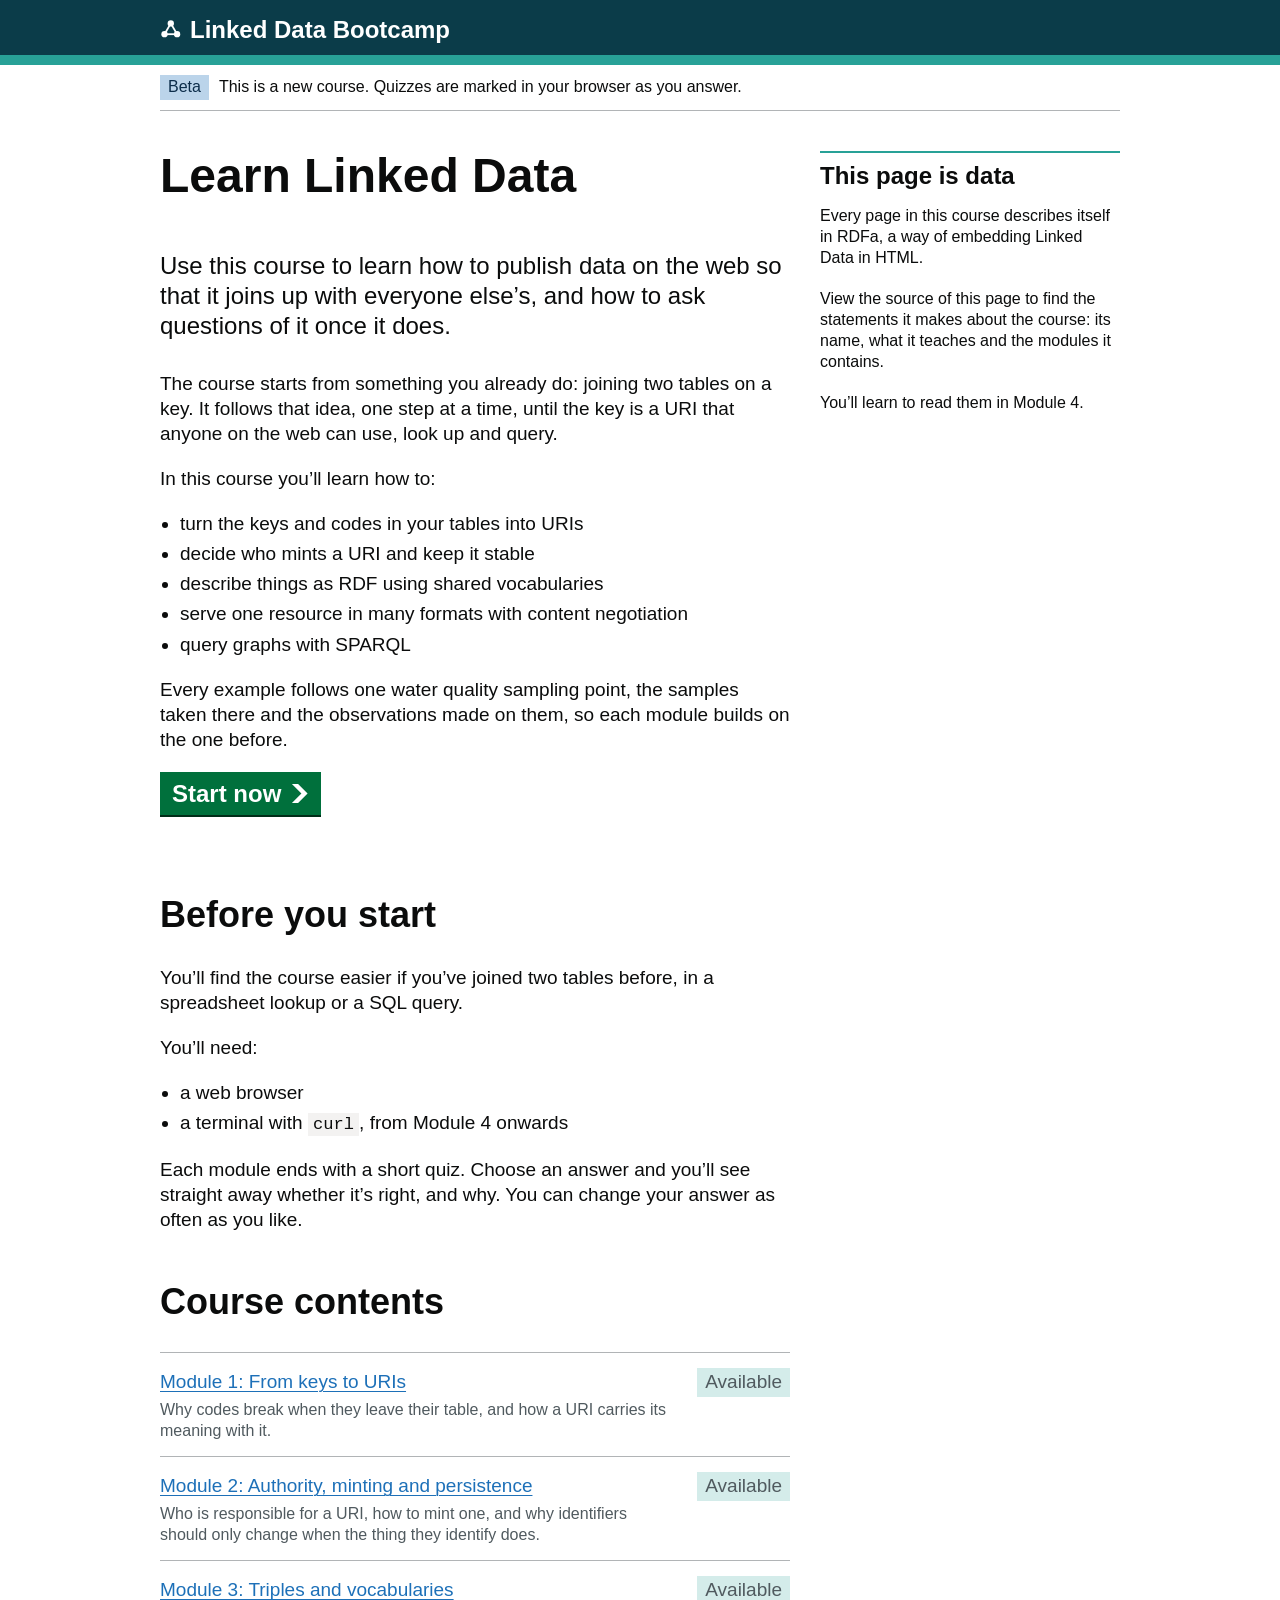
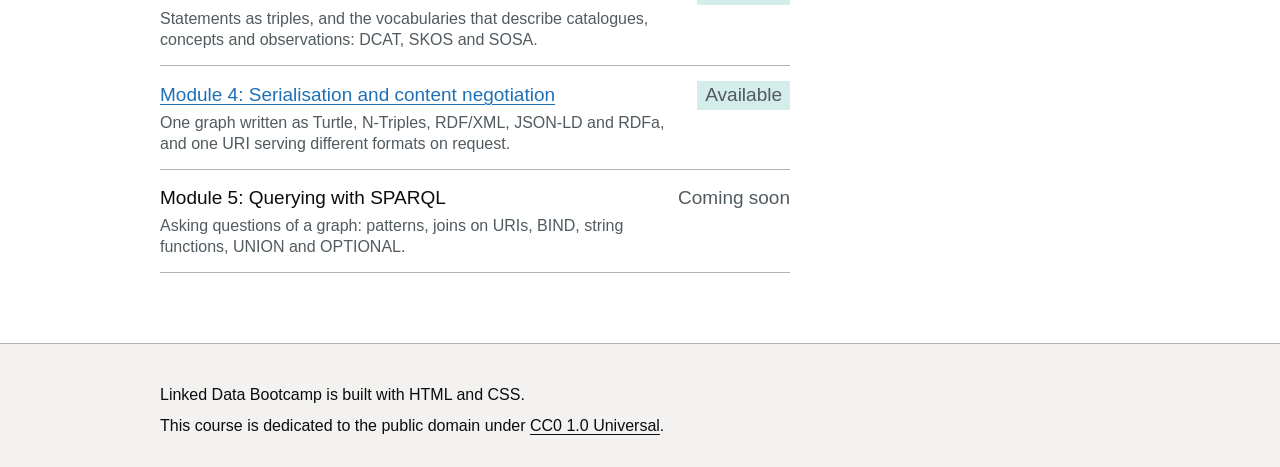
==== index.html @ 2ee245ec "Linked Data Bootcamp: landing page and modules 1 to 4 Co-Authored-By: Claude Opus 5.5 <noreply@anthr" ====
<!DOCTYPE html>
<html lang="en-GB">
<head>
  <meta charset="utf-8">
  <meta name="viewport" content="width=device-width, initial-scale=1">
  <title>Learn Linked Data – Linked Data Bootcamp</title>
  <meta name="description" content="A self-paced course in Linked Data: from keys to URIs, authority and persistence, RDF vocabularies, serialisation and content negotiation, and SPARQL.">
  <link rel="stylesheet" href="assets/bootcamp.css">
</head>
<body vocab="https://schema.org/" prefix="dct: http://purl.org/dc/terms/">
  <a href="#main-content" class="skip-link">Skip to main content</a>

  <header class="header">
    <div class="width-container header__container">
      <a href="./" class="header__service">
        <svg class="header__mark" viewBox="0 0 24 24" aria-hidden="true" focusable="false">
          <line x1="5" y1="18" x2="12" y2="6" stroke="currentColor" stroke-width="2"/>
          <line x1="12" y1="6" x2="19" y2="18" stroke="currentColor" stroke-width="2"/>
          <line x1="5" y1="18" x2="19" y2="18" stroke="currentColor" stroke-width="2"/>
          <circle cx="12" cy="6" r="3.5" fill="currentColor"/>
          <circle cx="5" cy="18" r="3.5" fill="currentColor"/>
          <circle cx="19" cy="18" r="3.5" fill="currentColor"/>
        </svg>Linked Data Bootcamp
      </a>
    </div>
  </header>

  <div class="width-container">
    <div class="phase-banner">
      <p><strong class="tag">Beta</strong>This is a new course. Quizzes are marked in your browser as you answer.</p>
    </div>

    <main class="main-wrapper" id="main-content" about="" typeof="Course">
      <div class="grid-row">
        <div class="grid-column-two-thirds">
          <h1 property="name dct:title">Learn Linked Data</h1>

          <p class="body-l" property="description">Use this course to learn how to publish data on the web so that it joins up with everyone else’s, and how to ask questions of it once it does.</p>

          <p>The course starts from something you already do: joining two tables on a key. It follows that idea, one step at a time, until the key is a URI that anyone on the web can use, look up and query.</p>

          <p>In this course you’ll learn how to:</p>
          <ul>
            <li property="teaches">turn the keys and codes in your tables into URIs</li>
            <li property="teaches">decide who mints a URI and keep it stable</li>
            <li property="teaches">describe things as RDF using shared vocabularies</li>
            <li property="teaches">serve one resource in many formats with content negotiation</li>
            <li property="teaches">query graphs with SPARQL</li>
          </ul>

          <p>Every example follows one water quality sampling point, the samples taken there and the observations made on them, so each module builds on the one before.</p>

          <a href="modules/keys-to-uris/" role="button" draggable="false" class="button button--start">
            Start now
            <svg class="button__start-icon" xmlns="http://www.w3.org/2000/svg" width="17.5" height="19" viewBox="0 0 33 40" aria-hidden="true" focusable="false">
              <path fill="currentColor" d="M0 0h13l20 20-20 20H0l20-20z"/>
            </svg>
          </a>

          <h2>Before you start</h2>

          <p property="coursePrerequisites">You’ll find the course easier if you’ve joined two tables before, in a spreadsheet lookup or a SQL query.</p>

          <p>You’ll need:</p>
          <ul>
            <li>a web browser</li>
            <li>a terminal with <code>curl</code>, from Module 4 onwards</li>
          </ul>

          <p>Each module ends with a short quiz. Choose an answer and you’ll see straight away whether it’s right, and why. You can change your answer as often as you like.</p>

          <h2 id="contents">Course contents</h2>

          <ol class="task-list">
            <li class="task-list__item" property="hasPart" typeof="LearningResource" resource="modules/keys-to-uris/">
              <span class="task-list__name">
                <a href="modules/keys-to-uris/" property="url"><span property="name">Module 1: From keys to URIs</span></a>
                <span class="task-list__hint" property="description">Why codes break when they leave their table, and how a URI carries its meaning with it.</span>
                <meta property="position" content="1">
              </span>
              <strong class="task-list__status tag tag--turquoise">Available</strong>
            </li>
            <li class="task-list__item" property="hasPart" typeof="LearningResource" resource="modules/authority-and-persistence/">
              <span class="task-list__name">
                <a href="modules/authority-and-persistence/" property="url"><span property="name">Module 2: Authority, minting and persistence</span></a>
                <span class="task-list__hint" property="description">Who is responsible for a URI, how to mint one, and why identifiers should only change when the thing they identify does.</span>
                <meta property="position" content="2">
              </span>
              <strong class="task-list__status tag tag--turquoise">Available</strong>
            </li>
            <li class="task-list__item" property="hasPart" typeof="LearningResource" resource="modules/triples-and-vocabularies/">
              <span class="task-list__name">
                <a href="modules/triples-and-vocabularies/" property="url"><span property="name">Module 3: Triples and vocabularies</span></a>
                <span class="task-list__hint" property="description">Statements as triples, and the vocabularies that describe catalogues, concepts and observations: DCAT, SKOS and SOSA.</span>
                <meta property="position" content="3">
              </span>
              <strong class="task-list__status tag tag--turquoise">Available</strong>
            </li>
            <li class="task-list__item" property="hasPart" typeof="LearningResource" resource="modules/serialisation-and-content-negotiation/">
              <span class="task-list__name">
                <a href="modules/serialisation-and-content-negotiation/" property="url"><span property="name">Module 4: Serialisation and content negotiation</span></a>
                <span class="task-list__hint" property="description">One graph written as Turtle, N-Triples, RDF/XML, JSON-LD and RDFa, and one URI serving different formats on request.</span>
                <meta property="position" content="4">
              </span>
              <strong class="task-list__status tag tag--turquoise">Available</strong>
            </li>
            <li class="task-list__item" property="hasPart" typeof="LearningResource" resource="modules/sparql/">
              <span class="task-list__name">
                <span property="name">Module 5: Querying with SPARQL</span>
                <span class="task-list__hint" property="description">Asking questions of a graph: patterns, joins on URIs, BIND, string functions, UNION and OPTIONAL.</span>
                <meta property="position" content="5">
              </span>
              <span class="task-list__status">Coming soon</span>
            </li>
          </ol>
        </div>

        <div class="grid-column-one-third">
          <aside class="related" role="complementary">
            <h2>This page is data</h2>
            <p>Every page in this course describes itself in RDFa, a way of embedding Linked Data in HTML.</p>
            <p>View the source of this page to find the statements it makes about the course: its name, what it teaches and the modules it contains.</p>
            <p>You’ll learn to read them in Module 4.</p>
          </aside>
        </div>
      </div>

      <meta property="inLanguage" content="en-GB">
      <meta property="educationalLevel" content="Beginner">
      <meta property="dct:modified" content="2026-10-28">
      <link property="license dct:license" href="https://creativecommons.org/publicdomain/zero/1.0/">
    </main>
  </div>

  <footer class="footer">
    <div class="width-container">
      <p>Linked Data Bootcamp is built with HTML and CSS.</p>
      <p>This course is dedicated to the public domain under <a href="https://creativecommons.org/publicdomain/zero/1.0/" rel="license">CC0 1.0 Universal</a>.</p>
    </div>
  </footer>
</body>
</html>
---- assets/bootcamp.css ----
/*
  Linked Data Bootcamp
  Hand-written CSS following the GOV.UK Design System patterns:
  layout, type scale, colour, focus states and components.
*/

/* Colour and spacing tokens */
:root {
  --text: #0b0c0c;
  --secondary-text: #505a5f;
  --link: #1d70b8;
  --link-visited: #4c2c92;
  --link-hover: #003078;
  --link-active: #0b0c0c;
  --focus: #ffdd00;
  --focus-text: #0b0c0c;
  --border: #b1b4b6;
  --input-border: #0b0c0c;
  --light-grey: #f3f2f1;
  --white: #ffffff;
  --green: #00703c;
  --green-dark: #002d18;
  --red: #d4351c;
  --brand: #0b3c49;
  --brand-accent: #28a197;

  --space-1: 5px;
  --space-2: 10px;
  --space-3: 15px;
  --space-4: 20px;
  --space-5: 25px;
  --space-6: 30px;
  --space-7: 40px;
  --space-8: 50px;
  --space-9: 60px;
}

/* Base */
*,
*::before,
*::after {
  box-sizing: border-box;
}

html {
  background: var(--white);
  -webkit-text-size-adjust: 100%;
  text-size-adjust: 100%;
}

body {
  margin: 0;
  background: var(--white);
  color: var(--text);
  font-family: arial, helvetica, sans-serif;
  font-size: 1rem;
  line-height: 1.25;
  -webkit-font-smoothing: antialiased;
}

@media (min-width: 40.0625em) {
  body {
    font-size: 1.1875rem;
    line-height: 1.32;
  }
}

/* Links */
a {
  color: var(--link);
  text-decoration: underline;
  text-decoration-thickness: max(1px, 0.0625rem);
  text-underline-offset: 0.1578em;
}

a:visited {
  color: var(--link-visited);
}

a:hover {
  color: var(--link-hover);
  text-decoration-thickness: max(3px, 0.1875rem, 0.12em);
}

a:active {
  color: var(--link-active);
}

a:focus,
a:focus-visible {
  outline: 3px solid transparent;
  color: var(--focus-text);
  background-color: var(--focus);
  box-shadow: 0 -2px var(--focus), 0 4px var(--text);
  text-decoration: none;
}

/* Skip link */
.skip-link {
  position: absolute;
  left: -9999px;
  padding: var(--space-2) var(--space-3);
  font-size: 1rem;
}

.skip-link:focus {
  position: static;
  display: block;
  left: auto;
}

/* Layout */
.width-container {
  max-width: 960px;
  margin: 0 var(--space-3);
}

@media (min-width: 40.0625em) {
  .width-container {
    margin: 0 var(--space-6);
  }
}

@media (min-width: 1020px) {
  .width-container {
    margin: 0 auto;
  }
}

.main-wrapper {
  display: block;
  padding-top: var(--space-4);
  padding-bottom: var(--space-6);
}

@media (min-width: 40.0625em) {
  .main-wrapper {
    padding-top: var(--space-7);
    padding-bottom: var(--space-7);
  }
}

.grid-row {
  display: flex;
  flex-wrap: wrap;
  margin: 0 calc(var(--space-3) * -1);
}

.grid-column-two-thirds,
.grid-column-one-third,
.grid-column-full {
  width: 100%;
  padding: 0 var(--space-3);
}

@media (min-width: 40.0625em) {
  .grid-column-two-thirds {
    width: 66.6667%;
  }

  .grid-column-one-third {
    width: 33.3333%;
  }
}

/* Header */
.header {
  background: var(--brand);
  color: var(--white);
  border-bottom: 10px solid var(--brand-accent);
}

.header__container {
  padding: var(--space-3) 0 var(--space-2);
}

.header__service {
  display: inline-block;
  color: var(--white);
  font-weight: 700;
  font-size: 1.125rem;
  line-height: 1.11;
  text-decoration: none;
}

@media (min-width: 40.0625em) {
  .header__service {
    font-size: 1.5rem;
    line-height: 1.25;
  }
}

.header__service:visited,
.header__service:hover {
  color: var(--white);
}

.header__service:hover {
  text-decoration: underline;
  text-decoration-thickness: 3px;
}

.header__mark {
  display: inline-block;
  width: 0.9em;
  height: 0.9em;
  margin-right: 0.35em;
  vertical-align: -0.08em;
}

/* Phase banner */
.phase-banner {
  padding: var(--space-2) 0;
  border-bottom: 1px solid var(--border);
  font-size: 0.875rem;
}

@media (min-width: 40.0625em) {
  .phase-banner {
    font-size: 1rem;
  }
}

.phase-banner p {
  margin: 0;
}

.phase-banner .tag {
  margin-right: var(--space-2);
}

/* Breadcrumbs */
.breadcrumbs {
  margin-top: var(--space-3);
  margin-bottom: var(--space-2);
  font-size: 0.875rem;
}

@media (min-width: 40.0625em) {
  .breadcrumbs {
    font-size: 1rem;
  }
}

.breadcrumbs ol {
  margin: 0;
  padding: 0;
  list-style: none;
}

.breadcrumbs li {
  display: inline-block;
  margin-bottom: var(--space-1);
}

.breadcrumbs li + li::before {
  content: "";
  display: inline-block;
  width: 7px;
  height: 7px;
  margin: 0 10px 0 6px;
  border-top: 1px solid var(--secondary-text);
  border-right: 1px solid var(--secondary-text);
  transform: rotate(45deg);
  vertical-align: 0.1em;
}

.breadcrumbs a,
.breadcrumbs a:visited {
  color: var(--text);
}

/* Typography */
.caption-l,
.caption-m {
  display: block;
  color: var(--secondary-text);
  margin-bottom: var(--space-1);
}

.caption-l {
  font-size: 1.125rem;
}

.caption-m {
  font-size: 1rem;
}

@media (min-width: 40.0625em) {
  .caption-l {
    font-size: 1.6875rem;
  }

  .caption-m {
    font-size: 1.1875rem;
  }
}

h1,
.heading-xl {
  margin: 0 0 var(--space-6);
  font-size: 2rem;
  line-height: 1.09;
  font-weight: 700;
}

@media (min-width: 40.0625em) {
  h1,
  .heading-xl {
    margin-bottom: var(--space-8);
    font-size: 3rem;
    line-height: 1.04;
  }
}

h2,
.heading-l {
  margin: var(--space-6) 0 var(--space-4);
  font-size: 1.6875rem;
  line-height: 1.04;
  font-weight: 700;
}

@media (min-width: 40.0625em) {
  h2,
  .heading-l {
    margin-top: var(--space-8);
    margin-bottom: var(--space-6);
    font-size: 2.25rem;
    line-height: 1.11;
  }
}

h3,
.heading-m {
  margin: var(--space-6) 0 var(--space-3);
  font-size: 1.3125rem;
  line-height: 1.14;
  font-weight: 700;
}

@media (min-width: 40.0625em) {
  h3,
  .heading-m {
    margin-top: var(--space-7);
    margin-bottom: var(--space-4);
    font-size: 1.5rem;
    line-height: 1.25;
  }
}

h4,
.heading-s {
  margin: var(--space-4) 0 var(--space-3);
  font-size: 1rem;
  line-height: 1.25;
  font-weight: 700;
}

@media (min-width: 40.0625em) {
  h4,
  .heading-s {
    font-size: 1.1875rem;
    line-height: 1.32;
  }
}

h1 + h2,
.caption-l + h1 {
  margin-top: 0;
}

p {
  margin: 0 0 var(--space-3);
}

@media (min-width: 40.0625em) {
  p {
    margin-bottom: var(--space-4);
  }
}

.body-l {
  font-size: 1.125rem;
  line-height: 1.39;
}

@media (min-width: 40.0625em) {
  .body-l {
    font-size: 1.5rem;
    line-height: 1.25;
    margin-bottom: var(--space-6);
  }
}

.body-s {
  font-size: 0.875rem;
  line-height: 1.43;
}

@media (min-width: 40.0625em) {
  .body-s {
    font-size: 1rem;
    line-height: 1.25;
  }
}

.secondary-text {
  color: var(--secondary-text);
}

strong,
b {
  font-weight: 700;
}

ul,
ol {
  margin: 0 0 var(--space-3);
  padding-left: var(--space-4);
}

@media (min-width: 40.0625em) {
  ul,
  ol {
    margin-bottom: var(--space-4);
  }
}

li {
  margin-bottom: var(--space-1);
}

.list-plain {
  padding-left: 0;
  list-style: none;
}

hr.section-break {
  margin: var(--space-6) 0;
  border: 0;
  border-bottom: 1px solid var(--border);
}

/* Code */
code,
.code {
  font-family: "SFMono-Regular", menlo, consolas, "Liberation Mono", monospace;
  font-size: 0.9em;
  background: var(--light-grey);
  padding: 0.1em 0.3em;
  overflow-wrap: anywhere;
}

pre {
  margin: 0 0 var(--space-4);
  padding: var(--space-3);
  background: var(--light-grey);
  border-left: 5px solid var(--brand-accent);
  overflow-x: auto;
  line-height: 1.5;
}

pre code {
  padding: 0;
  background: none;
  font-size: 0.875rem;
  overflow-wrap: normal;
}

@media (min-width: 40.0625em) {
  pre code {
    font-size: 1rem;
  }
}

/* Start button */
.button {
  display: inline-block;
  position: relative;
  margin: 0 0 var(--space-6);
  padding: 8px 10px 7px;
  border: 2px solid transparent;
  border-radius: 0;
  color: var(--white);
  background-color: var(--green);
  box-shadow: 0 2px 0 var(--green-dark);
  font-family: inherit;
  font-size: 1rem;
  font-weight: 400;
  line-height: 1.1875;
  text-align: center;
  text-decoration: none;
  cursor: pointer;
}

@media (min-width: 40.0625em) {
  .button {
    font-size: 1.1875rem;
  }
}

.button:link,
.button:visited,
.button:hover,
.button:active {
  color: var(--white);
  text-decoration: none;
}

.button:hover {
  background-color: #005a30;
}

.button:active {
  top: 2px;
  box-shadow: none;
}

.button:focus,
.button:focus-visible {
  outline: 3px solid transparent;
  border-color: var(--focus);
  color: var(--focus-text);
  background-color: var(--focus);
  box-shadow: inset 0 0 0 1px var(--focus), 0 2px 0 var(--text);
}

.button--start {
  display: inline-flex;
  align-items: center;
  justify-content: center;
  min-height: auto;
  font-size: 1.125rem;
  font-weight: 700;
  line-height: 1;
}

@media (min-width: 40.0625em) {
  .button--start {
    font-size: 1.5rem;
  }
}

.button__start-icon {
  margin-left: 5px;
  flex-shrink: 0;
  align-self: center;
  forced-color-adjust: auto;
}

@media (min-width: 48.0625em) {
  .button__start-icon {
    margin-left: 10px;
  }
}

/* Inset text */
.inset-text {
  margin: var(--space-6) 0;
  padding: var(--space-3);
  border-left: 10px solid var(--border);
  clear: both;
}

.inset-text > :last-child {
  margin-bottom: 0;
}

/* Warning text */
.warning-text {
  position: relative;
  margin-bottom: var(--space-4);
  padding: var(--space-2) 0;
}

.warning-text__icon {
  position: absolute;
  left: 0;
  top: 50%;
  margin-top: -17px;
  min-width: 35px;
  min-height: 35px;
  border: 3px solid var(--text);
  border-radius: 50%;
  color: var(--white);
  background: var(--text);
  font-size: 30px;
  font-weight: 700;
  line-height: 29px;
  text-align: center;
}

.warning-text__text {
  display: block;
  padding-left: 45px;
  font-weight: 700;
}

/* Details */
.details {
  display: block;
  margin-bottom: var(--space-4);
}

@media (min-width: 40.0625em) {
  .details {
    margin-bottom: var(--space-6);
  }
}

.details__summary {
  display: inline-block;
  position: relative;
  margin-bottom: var(--space-1);
  padding-left: 25px;
  color: var(--link);
  cursor: pointer;
  list-style: none;
}

.details__summary::-webkit-details-marker {
  display: none;
}

.details__summary::before {
  content: "";
  position: absolute;
  top: -1px;
  bottom: 0;
  left: 0;
  margin: auto;
  display: block;
  width: 0;
  height: 0;
  border-style: solid;
  border-color: transparent;
  clip-path: polygon(0% 0%, 100% 50%, 0% 100%);
  border-width: 7px 0 7px 12.124px;
  border-left-color: inherit;
}

.details[open] > .details__summary::before {
  clip-path: polygon(0% 0%, 50% 100%, 100% 0%);
  border-width: 12.124px 7px 0 7px;
  border-top-color: inherit;
}

.details__summary-text {
  text-decoration: underline;
  text-decoration-thickness: max(1px, 0.0625rem);
  text-underline-offset: 0.1578em;
}

.details__summary:hover {
  color: var(--link-hover);
}

.details__summary:hover .details__summary-text {
  text-decoration-thickness: max(3px, 0.1875rem, 0.12em);
}

.details__summary:focus,
.details__summary:focus-visible {
  outline: 3px solid transparent;
  color: var(--focus-text);
  background-color: var(--focus);
  box-shadow: 0 -2px var(--focus), 0 4px var(--text);
}

.details__summary:focus .details__summary-text {
  text-decoration: none;
}

.details__text {
  padding: var(--space-3);
  padding-left: var(--space-4);
  border-left: 5px solid var(--border);
}

.details__text > :last-child {
  margin-bottom: 0;
}

.details[open] > .details__text {
  animation: reveal 0.25s ease-out;
}

/* Tables */
.table-wrap {
  margin-bottom: var(--space-6);
  overflow-x: auto;
}

.table {
  width: 100%;
  border-spacing: 0;
  border-collapse: collapse;
  font-size: 1rem;
}

@media (min-width: 40.0625em) {
  .table {
    font-size: 1.1875rem;
  }
}

.table__caption {
  margin-bottom: var(--space-3);
  font-weight: 700;
  text-align: left;
  font-size: 1.125rem;
}

@media (min-width: 40.0625em) {
  .table__caption {
    font-size: 1.5rem;
  }
}

.table__caption-note {
  display: block;
  margin-top: var(--space-1);
  font-weight: 400;
  font-size: 0.875rem;
  color: var(--secondary-text);
}

@media (min-width: 40.0625em) {
  .table__caption-note {
    font-size: 1rem;
  }
}

.table th,
.table td {
  padding: var(--space-2) var(--space-4) var(--space-2) 0;
  border-bottom: 1px solid var(--border);
  text-align: left;
  vertical-align: top;
}

.table th {
  font-weight: 700;
}

.table th:last-child,
.table td:last-child {
  padding-right: 0;
}

.table .numeric {
  text-align: right;
  font-variant-numeric: tabular-nums;
}

.table code {
  white-space: nowrap;
}

.table--uris code {
  white-space: normal;
  overflow-wrap: normal;
  font-size: 0.8em;
}

.nw {
  white-space: nowrap;
}

/* Short inline codes such as AN-CORBY stay on one line; URIs break only at their slashes */
p code:not(:has(.nw)),
li code:not(:has(.nw)),
td code:not(:has(.nw)),
dd code:not(:has(.nw)),
legend code:not(:has(.nw)),
label code:not(:has(.nw)) {
  white-space: nowrap;
}

.pre--wrap code {
  white-space: pre-wrap;
}

.summary-list code,
.fieldset__legend code,
.radios__label code {
  overflow-wrap: normal;
}


/* Summary list */
.summary-list {
  margin: 0 0 var(--space-6);
}

.summary-list__row {
  margin-bottom: var(--space-3);
  border-bottom: 1px solid var(--border);
}

.summary-list__key,
.summary-list__value {
  margin: 0;
  padding-bottom: var(--space-2);
}

.summary-list__key {
  font-weight: 700;
  margin-bottom: var(--space-1);
}

@media (min-width: 40.0625em) {
  .summary-list {
    display: table;
    width: 100%;
    table-layout: fixed;
    border-collapse: collapse;
  }

  .summary-list__row {
    display: table-row;
    margin-bottom: 0;
  }

  .summary-list__key,
  .summary-list__value {
    display: table-cell;
    padding: var(--space-2) var(--space-4) var(--space-2) 0;
    vertical-align: top;
  }

  .summary-list__key {
    width: 50%;
    margin-bottom: 0;
  }

  .summary-list--narrow-key .summary-list__key {
    width: 30%;
  }
}

/* Tags */
.tag {
  display: inline-block;
  padding: 2px 8px 3px;
  color: #0c2d4a;
  background-color: #bbd4ea;
  font-size: 0.875rem;
  font-weight: 400;
  line-height: 1.25;
  text-decoration: none;
  overflow-wrap: break-word;
}

@media (min-width: 40.0625em) {
  .tag {
    font-size: 1.1875rem;
  }
}

.phase-banner .tag {
  font-size: 0.875rem;
}

@media (min-width: 40.0625em) {
  .phase-banner .tag {
    font-size: 1rem;
  }
}

.tag--grey {
  color: #282d30;
  background-color: #e5e6e7;
}

.tag--green {
  color: #005a30;
  background-color: #cce2d8;
}

.tag--red {
  color: #2a0b06;
  background-color: #f4d7d2;
}

.tag--turquoise {
  color: #10403c;
  background-color: #d4ecea;
}

/* Contents list (in-page navigation) */
.contents-list {
  margin-bottom: var(--space-6);
}

.contents-list__title {
  margin: 0 0 var(--space-2);
  font-size: 1rem;
  font-weight: 400;
}

@media (min-width: 40.0625em) {
  .contents-list__title {
    font-size: 1.1875rem;
  }
}

.contents-list ol {
  padding-left: 0;
  list-style: none;
}

.contents-list li {
  position: relative;
  padding-left: 25px;
}

.contents-list li::before {
  content: "—";
  position: absolute;
  left: 0;
  width: 20px;
  overflow: hidden;
  color: var(--text);
}

/* Task list (course contents) */
.task-list {
  margin: 0 0 var(--space-6);
  padding: 0;
  list-style: none;
  border-top: 1px solid var(--border);
}

.task-list__item {
  display: flex;
  flex-wrap: wrap;
  gap: var(--space-1) var(--space-4);
  justify-content: space-between;
  align-items: baseline;
  margin: 0;
  padding: var(--space-3) 0;
  border-bottom: 1px solid var(--border);
}

.task-list__name {
  flex: 1 1 20em;
}

.task-list__name > span {
  display: block;
}

.task-list__hint {
  margin-top: var(--space-1);
  color: var(--secondary-text);
  font-size: 0.875rem;
}

@media (min-width: 40.0625em) {
  .task-list__hint {
    font-size: 1rem;
  }
}

.task-list__status {
  flex: 0 0 auto;
  color: var(--secondary-text);
}

/* Panel */
.panel {
  margin-bottom: var(--space-4);
  padding: var(--space-6) var(--space-4);
  border: 5px solid transparent;
  color: var(--white);
  background: var(--green);
  text-align: center;
}

.panel__title {
  margin: 0 0 var(--space-4);
  font-size: 2rem;
  line-height: 1.09;
}

@media (min-width: 40.0625em) {
  .panel__title {
    font-size: 3rem;
    line-height: 1.04;
  }
}

.panel__body {
  font-size: 1.3125rem;
  margin: 0;
}

@media (min-width: 40.0625em) {
  .panel__body {
    font-size: 2.25rem;
    line-height: 1.11;
  }
}

/* Activities */
.activity {
  margin: var(--space-6) 0;
  padding: var(--space-4);
  border: 1px solid var(--border);
  border-top: 5px solid var(--brand-accent);
}

.activity > :last-child {
  margin-bottom: 0;
}

.activity__label {
  display: block;
  margin-bottom: var(--space-2);
  color: var(--secondary-text);
  font-size: 1rem;
}

.activity h3 {
  margin-top: 0;
}

/* Section anchors: show the hash URI each section and activity carries */
.anchor-uri {
  display: block;
  margin-top: calc(var(--space-2) * -1);
  margin-bottom: var(--space-4);
  font-size: 0.875rem;
  color: var(--secondary-text);
}

.anchor-uri a,
.anchor-uri a:visited {
  color: var(--secondary-text);
}

/* Form: fieldset, legend, radios */
.fieldset {
  min-width: 0;
  margin: 0;
  padding: 0;
  border: 0;
}

.fieldset__legend {
  display: table;
  max-width: 100%;
  margin-bottom: var(--space-3);
  padding: 0;
  white-space: normal;
  font-weight: 700;
  font-size: 1.125rem;
  line-height: 1.11;
}

@media (min-width: 40.0625em) {
  .fieldset__legend {
    font-size: 1.5rem;
    line-height: 1.25;
  }
}

.radios__item {
  position: relative;
  min-height: 40px;
  margin-bottom: var(--space-2);
  padding-left: 40px;
}

.radios__input {
  position: absolute;
  z-index: 1;
  top: -2px;
  left: -2px;
  width: 44px;
  height: 44px;
  margin: 0;
  opacity: 0;
  cursor: pointer;
}

.radios__label {
  display: inline-block;
  margin-bottom: 0;
  padding: 8px 15px 5px;
  cursor: pointer;
  touch-action: manipulation;
}

.radios__label::before {
  content: "";
  position: absolute;
  top: 0;
  left: 0;
  width: 40px;
  height: 40px;
  border: 2px solid var(--input-border);
  border-radius: 50%;
  background: var(--white);
}

.radios__label::after {
  content: "";
  position: absolute;
  top: 10px;
  left: 10px;
  width: 0;
  height: 0;
  border: 10px solid var(--text);
  border-radius: 50%;
  opacity: 0;
  background: currentColor;
}

.radios__input:checked + .radios__label::after {
  opacity: 1;
}

.radios__input:focus-visible + .radios__label::before {
  border-width: 4px;
  outline: 3px solid transparent;
  outline-offset: 1px;
  box-shadow: 0 0 0 4px var(--focus);
}

/* Quiz marking, done entirely in CSS */
.quiz {
  counter-reset: answered correct;
}

.quiz__question {
  margin-bottom: var(--space-7);
  padding-bottom: var(--space-4);
  border-bottom: 1px solid var(--border);
}

.quiz__question:has(.radios__input:checked) {
  counter-increment: answered;
}

.radios__item--correct:has(.radios__input:checked) {
  counter-increment: correct;
}

.quiz__mark {
  display: none;
  margin-bottom: var(--space-3);
}

.quiz__question:has(.radios__item--correct .radios__input:checked) .quiz__mark--correct,
.quiz__question:has(.radios__item--incorrect .radios__input:checked) .quiz__mark--incorrect {
  display: block;
  animation: stamp 0.35s cubic-bezier(0.2, 0.9, 0.3, 1.3);
}

.radios__item--correct .radios__input:checked + .radios__label::before {
  border-color: var(--green);
}

.radios__item--correct .radios__input:checked + .radios__label::after {
  border-color: var(--green);
  animation: pop 0.3s ease-out;
}

.radios__item--incorrect .radios__input:checked + .radios__label::before {
  border-color: var(--red);
}

.radios__item--incorrect .radios__input:checked + .radios__label::after {
  border-color: var(--red);
  animation: shake 0.35s ease-in-out;
}

.radios__feedback {
  display: none;
  margin: var(--space-2) 0 var(--space-3) 18px;
  padding: var(--space-1) 0 var(--space-1) var(--space-4);
  border-left: 4px solid var(--border);
}

.radios__feedback > :last-child {
  margin-bottom: 0;
}

.radios__input:checked ~ .radios__feedback {
  display: block;
  animation: reveal 0.3s ease-out;
}

.radios__item--correct .radios__feedback {
  border-left-color: var(--green);
}

.radios__item--incorrect .radios__feedback {
  border-left-color: var(--red);
}

.radios__feedback-verdict {
  font-weight: 700;
}

.radios__item--correct .radios__feedback-verdict {
  color: var(--green);
}

.radios__item--incorrect .radios__feedback-verdict {
  color: var(--red);
}

.quiz__score {
  padding: var(--space-4);
  background: var(--light-grey);
  border-left: 10px solid var(--brand-accent);
}

.quiz__score > :last-child {
  margin-bottom: 0;
}

.count-answered::before {
  content: counter(answered);
}

.count-correct::before {
  content: counter(correct);
}

.count-answered,
.count-correct {
  font-weight: 700;
  font-variant-numeric: tabular-nums;
}

.quiz__complete {
  display: none;
}

/* Five-question quizzes: show the completion panel once every question has its right answer selected */
.quiz--5:has(.quiz__question:nth-of-type(1) .radios__item--correct .radios__input:checked):has(.quiz__question:nth-of-type(2) .radios__item--correct .radios__input:checked):has(.quiz__question:nth-of-type(3) .radios__item--correct .radios__input:checked):has(.quiz__question:nth-of-type(4) .radios__item--correct .radios__input:checked):has(.quiz__question:nth-of-type(5) .radios__item--correct .radios__input:checked) .quiz__complete {
  display: block;
  animation: rise 0.5s ease-out;
}

/* Animations */
@keyframes reveal {
  from {
    opacity: 0;
    transform: translateY(-6px);
  }

  to {
    opacity: 1;
    transform: none;
  }
}

@keyframes stamp {
  0% {
    opacity: 0;
    transform: scale(1.6) rotate(-4deg);
  }

  100% {
    opacity: 1;
    transform: none;
  }
}

@keyframes pop {
  0% {
    transform: scale(0.2);
  }

  70% {
    transform: scale(1.25);
  }

  100% {
    transform: scale(1);
  }
}

@keyframes shake {
  0%,
  100% {
    transform: translateX(0);
  }

  25% {
    transform: translateX(-4px);
  }

  75% {
    transform: translateX(4px);
  }
}

@keyframes rise {
  from {
    opacity: 0;
    transform: translateY(20px);
  }

  to {
    opacity: 1;
    transform: none;
  }
}

@media (prefers-reduced-motion: reduce) {
  *,
  *::before,
  *::after {
    animation: none !important;
  }
}

/* Pagination */
.pagination {
  display: flex;
  flex-wrap: wrap;
  justify-content: space-between;
  gap: var(--space-4);
  margin: var(--space-7) 0 var(--space-4);
}

.pagination__link {
  display: block;
  font-weight: 700;
  font-size: 1.1875rem;
}

.pagination__label {
  display: block;
  font-weight: 400;
  font-size: 1rem;
}

.pagination__next {
  text-align: right;
  margin-left: auto;
}

.pagination__upcoming {
  margin-left: auto;
  text-align: right;
  color: var(--secondary-text);
}

/* Related content sidebar */
.related {
  margin-top: var(--space-6);
  padding-top: var(--space-2);
  border-top: 2px solid var(--brand-accent);
}

@media (min-width: 40.0625em) {
  .related {
    margin-top: 0;
  }
}

.related h2 {
  margin-top: 0;
  margin-bottom: var(--space-3);
  font-size: 1.125rem;
}

@media (min-width: 40.0625em) {
  .related h2 {
    font-size: 1.5rem;
  }
}

.related p,
.related li {
  font-size: 1rem;
}

/* Footer */
.footer {
  padding: var(--space-6) 0 var(--space-4);
  border-top: 1px solid var(--border);
  color: var(--text);
  background: var(--light-grey);
  font-size: 0.875rem;
}

@media (min-width: 40.0625em) {
  .footer {
    padding-top: var(--space-7);
    font-size: 1rem;
  }
}

.footer a,
.footer a:visited {
  color: var(--text);
}

.footer p {
  margin-bottom: var(--space-2);
}

/* Figures: graph diagrams drawn in inline SVG */
.figure {
  margin: 0 0 var(--space-6);
}

.figure__scroll {
  overflow-x: auto;
  border: 1px solid var(--border);
  background: var(--white);
}

.figure svg {
  display: block;
  width: 100%;
  min-width: 560px;
  height: auto;
}

.figure figcaption {
  margin-top: var(--space-2);
  color: var(--secondary-text);
  font-size: 0.875rem;
}

@media (min-width: 40.0625em) {
  .figure figcaption {
    font-size: 1rem;
  }
}

.graph-uri {
  fill: #e8f1f8;
  stroke: var(--link);
  stroke-width: 2;
}

.graph-literal {
  fill: var(--light-grey);
  stroke: var(--secondary-text);
  stroke-width: 1.5;
}

.graph-blank {
  fill: var(--white);
  stroke: var(--text);
  stroke-width: 2;
  stroke-dasharray: 5 4;
}

.graph-edge {
  stroke: var(--secondary-text);
  stroke-width: 1.75;
  fill: none;
}

.graph-arrowhead {
  fill: var(--secondary-text);
}

.graph-text {
  font-family: "SFMono-Regular", menlo, consolas, "Liberation Mono", monospace;
  font-size: 15px;
  fill: var(--text);
}

.graph-label {
  font-family: "SFMono-Regular", menlo, consolas, "Liberation Mono", monospace;
  font-size: 14px;
  fill: var(--brand);
  paint-order: stroke;
  stroke: var(--white);
  stroke-width: 5px;
  stroke-linejoin: round;
}

/* Key for diagrams */
.graph-key {
  display: flex;
  flex-wrap: wrap;
  gap: var(--space-2) var(--space-5);
  margin: var(--space-2) 0 0;
  padding: 0;
  list-style: none;
  font-size: 0.875rem;
}

.graph-key li {
  display: flex;
  align-items: center;
  gap: var(--space-2);
  margin: 0;
}

.graph-key__swatch {
  display: inline-block;
  width: 28px;
  height: 16px;
}

.graph-key__swatch--uri {
  border: 2px solid var(--link);
  border-radius: 50%;
  background: #e8f1f8;
}

.graph-key__swatch--literal {
  border: 1.5px solid var(--secondary-text);
  background: var(--light-grey);
}

.graph-key__swatch--blank {
  border: 2px dashed var(--text);
  border-radius: 50%;
}

/* Triple tables */
.details__text .table--triples code {
  font-size: 0.75em;
}

.table--triples th:nth-child(2),
.table--triples td:nth-child(2) {
  color: var(--brand);
}

/* Print */
@media print {
  .header,
  .phase-banner,
  .footer,
  .skip-link {
    display: none;
  }

  .radios__feedback,
  .details__text {
    display: block !important;
  }
}
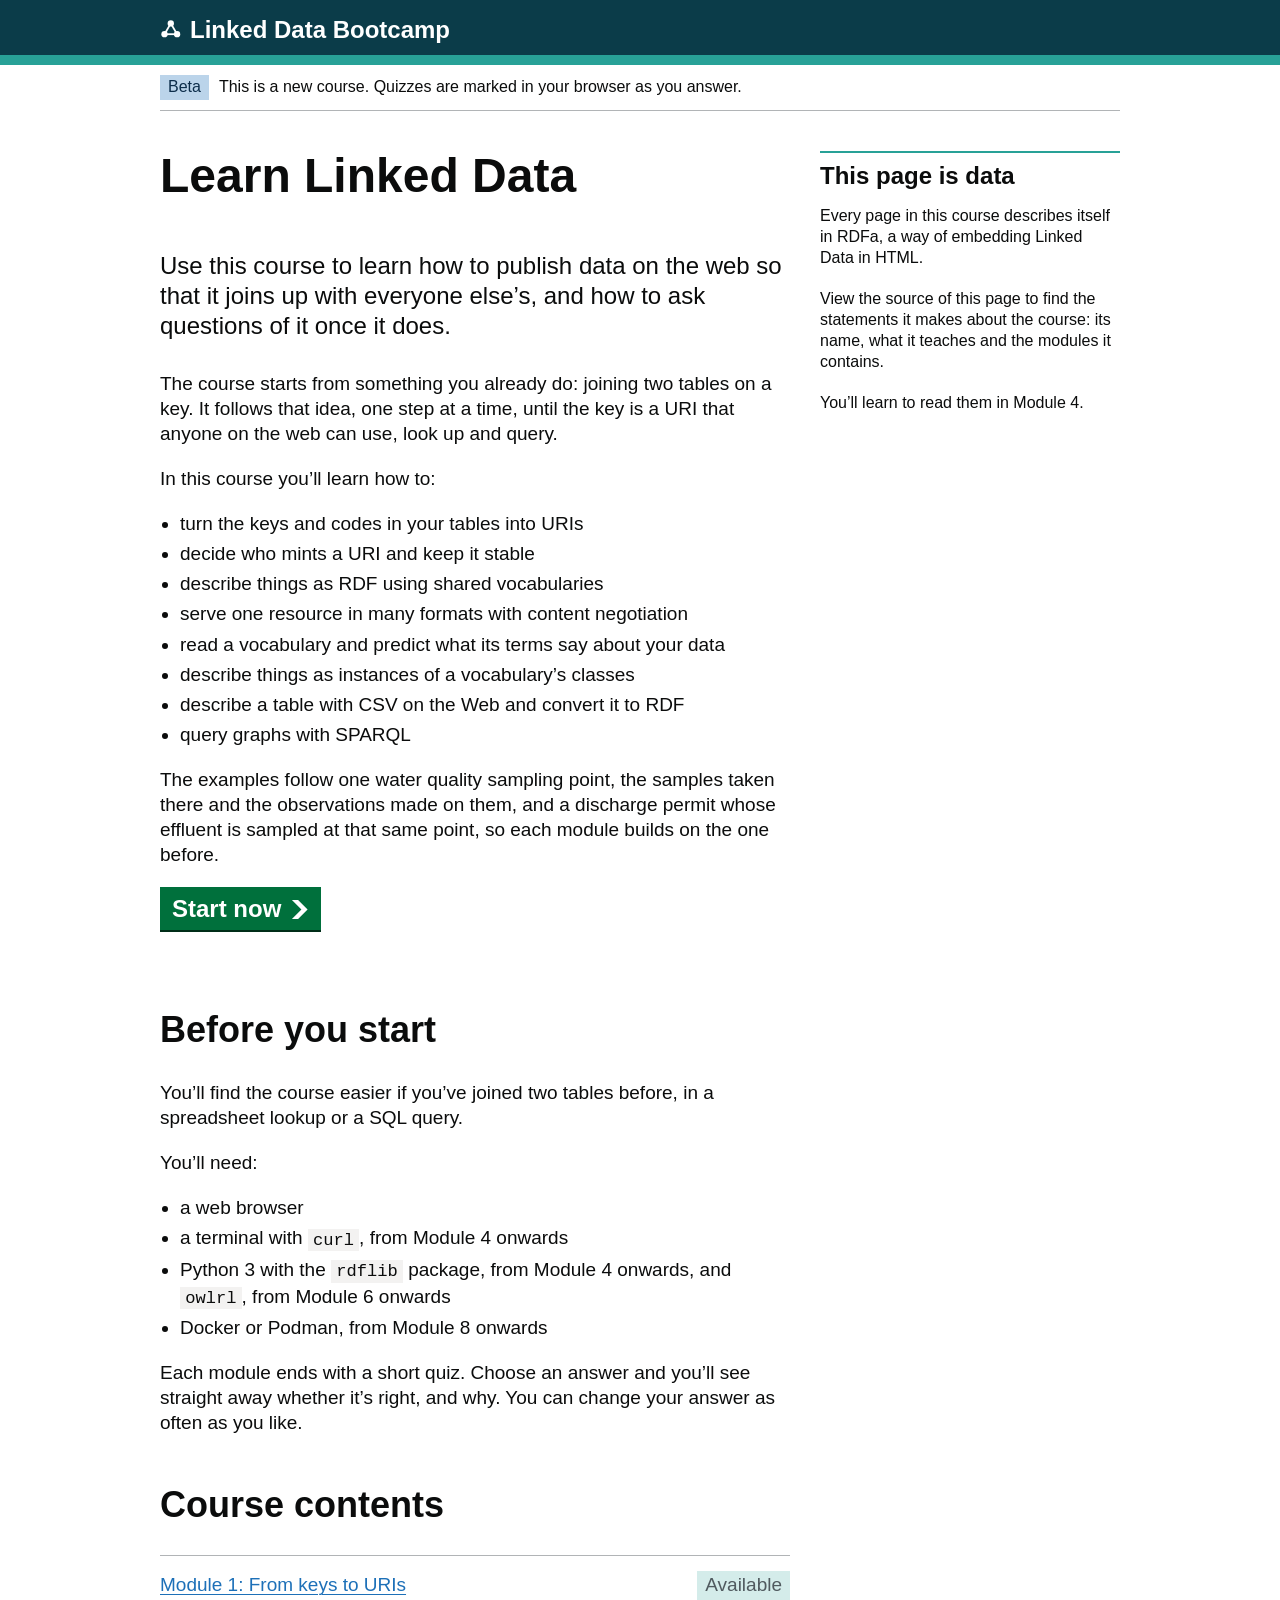
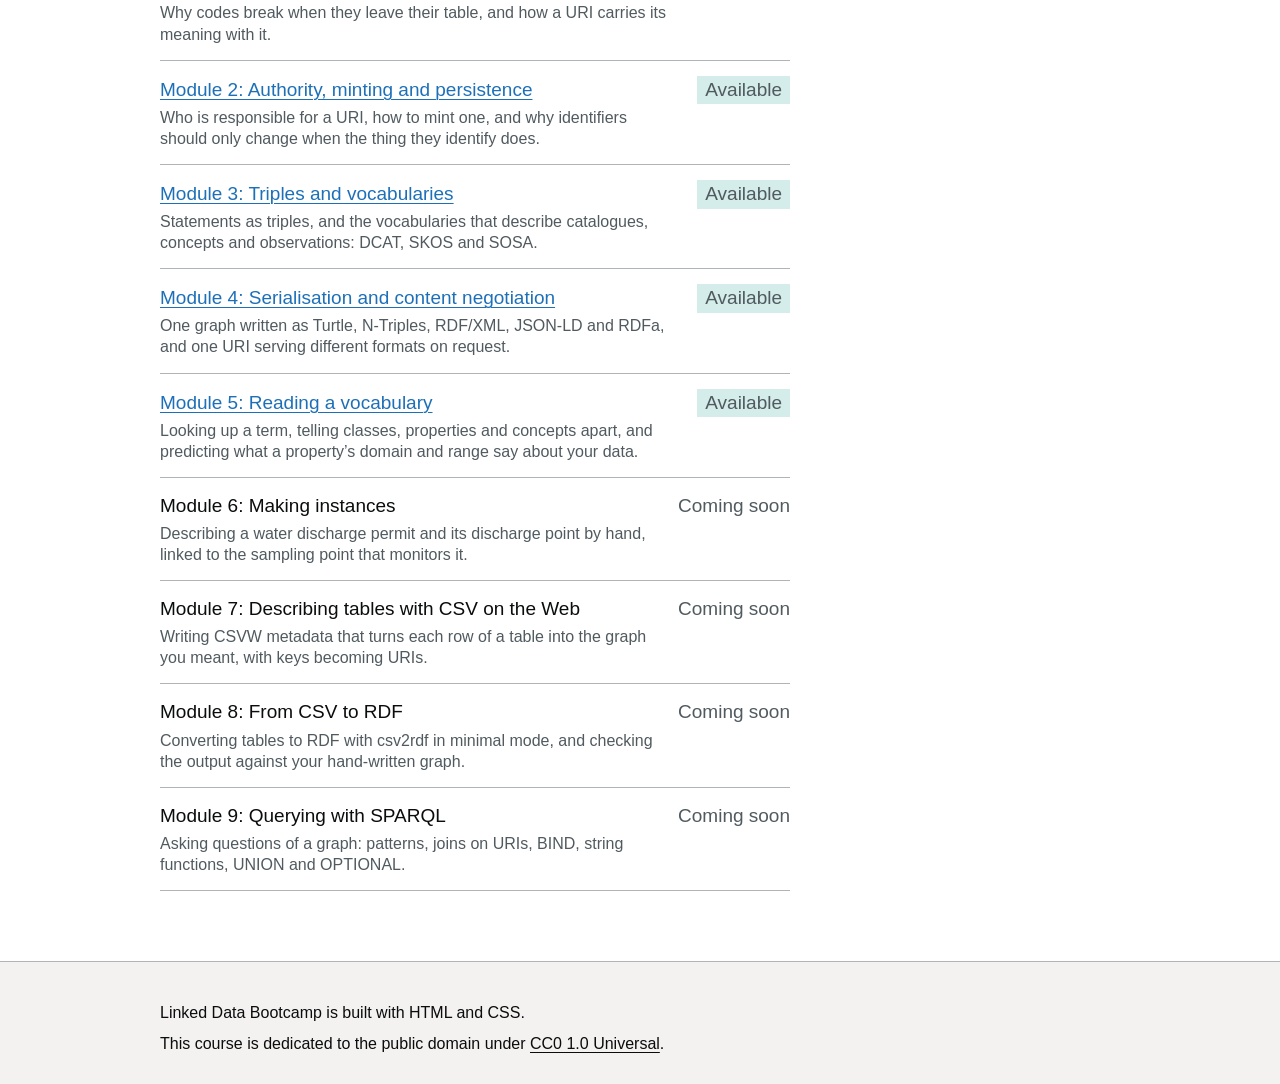
==== commit aff83645: "Add Module 5: Reading a vocabulary; restructure syllabus to nine modules" ====
--- a/index.html
+++ b/index.html
@@ -4,7 +4,7 @@
   <meta charset="utf-8">
   <meta name="viewport" content="width=device-width, initial-scale=1">
   <title>Learn Linked Data – Linked Data Bootcamp</title>
-  <meta name="description" content="A self-paced course in Linked Data: from keys to URIs, authority and persistence, RDF vocabularies, serialisation and content negotiation, and SPARQL.">
+  <meta name="description" content="A self-paced course in Linked Data: from keys to URIs, authority and persistence, RDF vocabularies, serialisation and content negotiation, reading vocabularies and making instances, CSV on the Web, and SPARQL.">
   <link rel="stylesheet" href="assets/bootcamp.css">
 </head>
 <body vocab="https://schema.org/" prefix="dct: http://purl.org/dc/terms/">
@@ -45,10 +45,13 @@
             <li property="teaches">decide who mints a URI and keep it stable</li>
             <li property="teaches">describe things as RDF using shared vocabularies</li>
             <li property="teaches">serve one resource in many formats with content negotiation</li>
+            <li property="teaches">read a vocabulary and predict what its terms say about your data</li>
+            <li property="teaches">describe things as instances of a vocabulary’s classes</li>
+            <li property="teaches">describe a table with CSV on the Web and convert it to RDF</li>
             <li property="teaches">query graphs with SPARQL</li>
           </ul>
 
-          <p>Every example follows one water quality sampling point, the samples taken there and the observations made on them, so each module builds on the one before.</p>
+          <p>The examples follow one water quality sampling point, the samples taken there and the observations made on them, and a discharge permit whose effluent is sampled at that same point, so each module builds on the one before.</p>
 
           <a href="modules/keys-to-uris/" role="button" draggable="false" class="button button--start">
             Start now
@@ -65,6 +68,8 @@
           <ul>
             <li>a web browser</li>
             <li>a terminal with <code>curl</code>, from Module 4 onwards</li>
+            <li>Python 3 with the <code>rdflib</code> package, from Module 4 onwards, and <code>owlrl</code>, from Module 6 onwards</li>
+            <li>Docker or Podman, from Module 8 onwards</li>
           </ul>
 
           <p>Each module ends with a short quiz. Choose an answer and you’ll see straight away whether it’s right, and why. You can change your answer as often as you like.</p>
@@ -104,11 +109,43 @@
               </span>
               <strong class="task-list__status tag tag--turquoise">Available</strong>
             </li>
+            <li class="task-list__item" property="hasPart" typeof="LearningResource" resource="modules/reading-a-vocabulary/">
+              <span class="task-list__name">
+                <a href="modules/reading-a-vocabulary/" property="url"><span property="name">Module 5: Reading a vocabulary</span></a>
+                <span class="task-list__hint" property="description">Looking up a term, telling classes, properties and concepts apart, and predicting what a property’s domain and range say about your data.</span>
+                <meta property="position" content="5">
+              </span>
+              <strong class="task-list__status tag tag--turquoise">Available</strong>
+            </li>
+            <li class="task-list__item" property="hasPart" typeof="LearningResource" resource="modules/making-instances/">
+              <span class="task-list__name">
+                <span property="name">Module 6: Making instances</span>
+                <span class="task-list__hint" property="description">Describing a water discharge permit and its discharge point by hand, linked to the sampling point that monitors it.</span>
+                <meta property="position" content="6">
+              </span>
+              <span class="task-list__status">Coming soon</span>
+            </li>
+            <li class="task-list__item" property="hasPart" typeof="LearningResource" resource="modules/csv-on-the-web/">
+              <span class="task-list__name">
+                <span property="name">Module 7: Describing tables with CSV on the Web</span>
+                <span class="task-list__hint" property="description">Writing CSVW metadata that turns each row of a table into the graph you meant, with keys becoming URIs.</span>
+                <meta property="position" content="7">
+              </span>
+              <span class="task-list__status">Coming soon</span>
+            </li>
+            <li class="task-list__item" property="hasPart" typeof="LearningResource" resource="modules/csv-to-rdf/">
+              <span class="task-list__name">
+                <span property="name">Module 8: From CSV to RDF</span>
+                <span class="task-list__hint" property="description">Converting tables to RDF with csv2rdf in minimal mode, and checking the output against your hand-written graph.</span>
+                <meta property="position" content="8">
+              </span>
+              <span class="task-list__status">Coming soon</span>
+            </li>
             <li class="task-list__item" property="hasPart" typeof="LearningResource" resource="modules/sparql/">
               <span class="task-list__name">
-                <span property="name">Module 5: Querying with SPARQL</span>
+                <span property="name">Module 9: Querying with SPARQL</span>
                 <span class="task-list__hint" property="description">Asking questions of a graph: patterns, joins on URIs, BIND, string functions, UNION and OPTIONAL.</span>
-                <meta property="position" content="5">
+                <meta property="position" content="9">
               </span>
               <span class="task-list__status">Coming soon</span>
             </li>
@@ -127,7 +164,7 @@
 
       <meta property="inLanguage" content="en-GB">
       <meta property="educationalLevel" content="Beginner">
-      <meta property="dct:modified" content="2026-10-28">
+      <meta property="dct:modified" content="2026-10-29">
       <link property="license dct:license" href="https://creativecommons.org/publicdomain/zero/1.0/">
     </main>
   </div>
